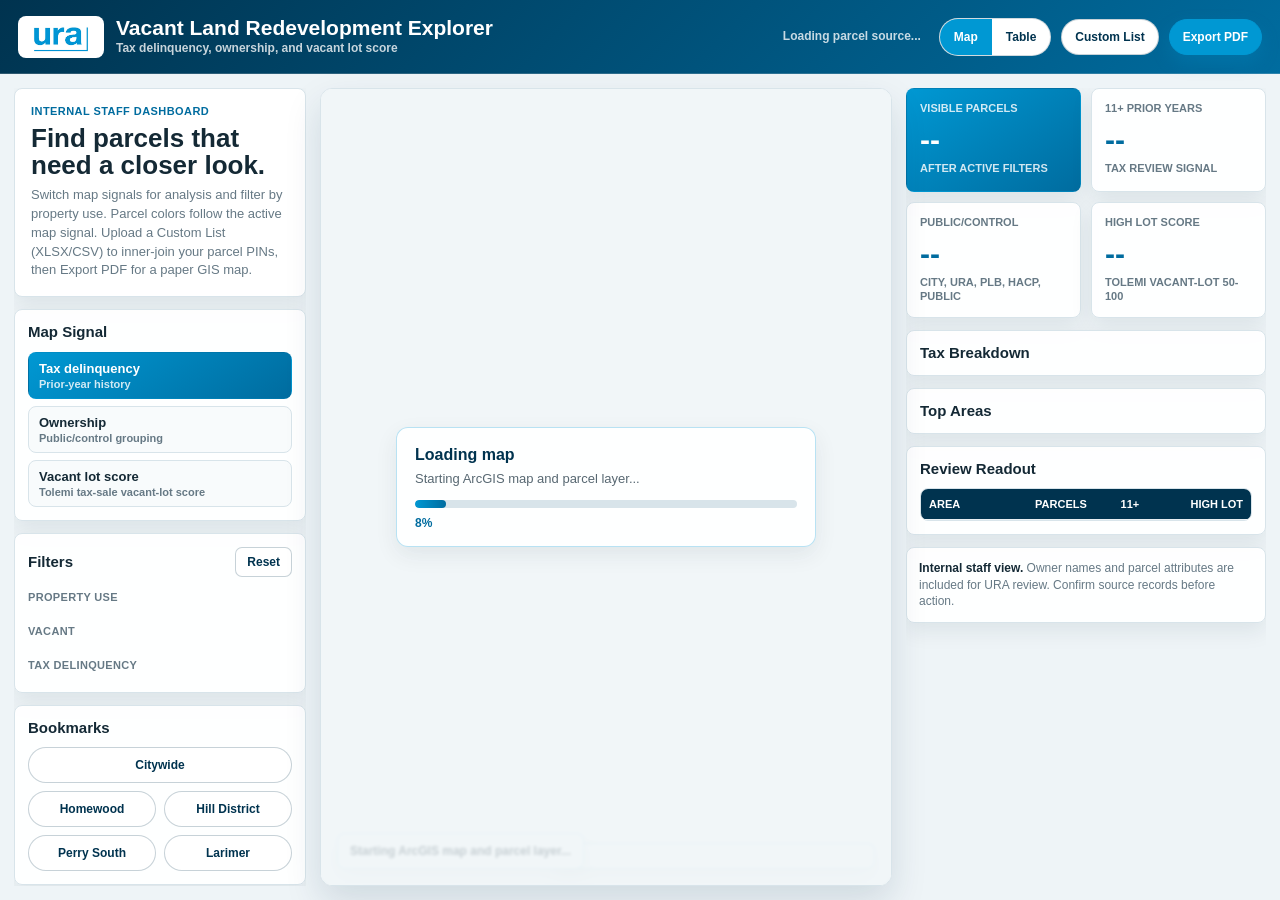
==== webmap/index.html @ 0d28d209 "Wait for map draw with LandCare-style loading progress. Keep an overlay and progress steps until the" ====
<!doctype html>
<html lang="en">
  <head>
    <meta charset="utf-8" />
    <meta name="viewport" content="width=device-width, initial-scale=1" />
    <title>Vacant Land Redevelopment Explorer</title>
    <link rel="stylesheet" href="https://js.arcgis.com/4.30/esri/themes/light/main.css" />
    <link rel="stylesheet" href="styles.css" />
  </head>
  <body>
    <header class="app-header" aria-label="URA vacant land dashboard header">
      <a class="brand" href="https://www.ura.org/" aria-label="Urban Redevelopment Authority of Pittsburgh">
        <img src="assets/ura-wordmark.png" alt="URA Urban Redevelopment Authority of Pittsburgh logo" />
        <span>
          <strong>Vacant Land Redevelopment Explorer</strong>
          <em>Tax delinquency, ownership, and vacant lot score</em>
        </span>
      </a>
      <p class="freshness" id="sourceFreshness">
        Loading parcel source...
      </p>
      <div class="header-actions">
        <div class="view-toggle" role="group" aria-label="App view">
          <button class="view-toggle-button is-active" type="button" data-view-mode="map">Map</button>
          <button class="view-toggle-button" type="button" data-view-mode="table">Table</button>
        </div>
        <button class="ghost-button" id="customListButton" type="button">Custom List</button>
        <button class="small-button is-hidden" id="clearCustomListButton" type="button">Clear list</button>
        <button class="primary-button" id="exportPdfButton" type="button">Export PDF</button>
        <button class="primary-button is-hidden" id="exportXlsxButton" type="button">Export XLSX</button>
      </div>
    </header>

    <main class="dashboard-shell" id="mapView">
      <aside class="control-panel" aria-label="Map controls">
        <section class="panel hero-panel">
          <span class="eyebrow">Internal staff dashboard</span>
          <h1>Find parcels that need a closer look.</h1>
          <p>Switch map signals for analysis and filter by property use. Parcel colors follow the active map signal. Upload a Custom List (XLSX/CSV) to inner-join your parcel PINs, then Export PDF for a paper GIS map.</p>
          <div class="custom-list-banner is-hidden" id="customListBanner" aria-live="polite"></div>
        </section>

        <section class="panel">
          <div class="panel-head">
            <h2>Map Signal</h2>
          </div>
          <div class="segmented-control" id="signalModeControls" aria-label="Map signal"></div>
        </section>

        <section class="panel">
          <div class="panel-head">
            <h2>Filters</h2>
            <button class="small-button" id="resetFilters" type="button">Reset</button>
          </div>
          <h3>Property Use</h3>
          <div class="filter-list" id="useGroupFilters"></div>
          <h3>Vacant</h3>
          <div class="filter-list" id="vacantFilters"></div>
          <h3 id="signalFilterHeading">Tax Delinquency</h3>
          <div class="filter-list" id="signalFilters"></div>
        </section>

        <section class="panel">
          <div class="panel-head">
            <h2>Bookmarks</h2>
          </div>
          <div class="bookmark-grid" aria-label="Area bookmarks">
            <button class="bookmark" data-center="-79.9959,40.4406" data-zoom="12" type="button">Citywide</button>
            <button class="bookmark" data-center="-79.9105,40.4572" data-zoom="14" type="button">Homewood</button>
            <button class="bookmark" data-center="-79.9706,40.4467" data-zoom="14" type="button">Hill District</button>
            <button class="bookmark" data-center="-80.0140,40.4682" data-zoom="14" type="button">Perry South</button>
            <button class="bookmark" data-center="-79.9137,40.4668" data-zoom="14" type="button">Larimer</button>
          </div>
        </section>

        <section class="panel">
          <div class="panel-head">
            <h2>Legend</h2>
          </div>
          <div class="legend-list" id="sideLegend"></div>
        </section>
      </aside>

      <section class="map-stage" aria-label="Vacant land redevelopment map">
        <div id="viewDiv"></div>
        <div class="map-loading-overlay" id="mapLoadingOverlay" aria-live="polite" aria-busy="true">
          <div class="map-loading-card">
            <strong id="mapLoadingTitle">Loading map</strong>
            <p id="mapLoadingStep">Starting ArcGIS map and parcel layer...</p>
            <div class="map-loading-track" aria-hidden="true">
              <div class="map-loading-bar" id="mapLoadingBar"></div>
            </div>
            <span class="map-loading-percent" id="mapLoadingPercent">8%</span>
          </div>
        </div>
        <div class="map-legend" id="mapLegend" aria-label="Current map legend"></div>
        <div class="map-status" id="mapStatus" aria-live="polite">Loading vacant land parcels...</div>
        <div class="export-status" id="exportStatus" aria-live="polite"></div>
      </section>

      <aside class="summary-panel" aria-label="Dashboard summary">
        <section class="metric-grid" aria-label="Current map metrics">
          <article class="metric-card primary">
            <span>Visible parcels</span>
            <strong id="visibleParcelMetric">--</strong>
            <em>after active filters</em>
          </article>
          <article class="metric-card">
            <span>11+ prior years</span>
            <strong id="longDelinquencyMetric">--</strong>
            <em>tax review signal</em>
          </article>
          <article class="metric-card">
            <span>Public/control</span>
            <strong id="publicControlMetric">--</strong>
            <em>City, URA, PLB, HACP, public</em>
          </article>
          <article class="metric-card">
            <span>High lot score</span>
            <strong id="vacantLotScoreMetric">--</strong>
            <em>Tolemi vacant-lot 50-100</em>
          </article>
        </section>

        <section class="panel">
          <div class="panel-head">
            <h2 id="signalChartTitle">Tax Breakdown</h2>
          </div>
          <div class="native-chart" id="signalChart" role="img" aria-label="Current signal breakdown"></div>
        </section>

        <section class="panel">
          <div class="panel-head">
            <h2>Top Areas</h2>
          </div>
          <div class="native-chart" id="areaChart" role="img" aria-label="Top neighborhoods under active filters"></div>
        </section>

        <section class="panel">
          <div class="panel-head">
            <h2>Review Readout</h2>
          </div>
          <div class="table-wrap">
            <table>
              <thead>
                <tr>
                  <th>Area</th>
                  <th>Parcels</th>
                  <th>11+</th>
                  <th>High lot</th>
                </tr>
              </thead>
              <tbody id="reviewTableBody"></tbody>
            </table>
          </div>
        </section>

        <section class="source-note">
          <strong>Internal staff view.</strong>
          Owner names and parcel attributes are included for URA review. Confirm source records before action.
        </section>
      </aside>
    </main>

    <section class="table-view" id="tableView" aria-label="Parcel spreadsheet table">
      <div class="table-toolbar">
        <div class="table-toolbar-main">
          <div>
            <strong id="tableRowCount">0 parcels</strong>
            <span class="table-toolbar-note">Starts from current map filters / custom list · Internal staff use</span>
          </div>
          <label class="table-search">
            <span>Search</span>
            <input id="tableSearchInput" type="search" placeholder="PIN, owner, EPP project, or neighborhood" />
          </label>
        </div>
        <div class="table-toolbar-actions">
          <span class="table-checked-count" id="tableCheckedCount">0 checked</span>
          <button class="small-button" id="tableSelectPageButton" type="button">Check page</button>
          <button class="small-button" id="tableClearCheckedButton" type="button" disabled>Clear checks</button>
          <button class="primary-button" id="tableExportCheckedPdfButton" type="button" disabled>Export checked PDF</button>
          <button class="small-button" id="tableClearFilters" type="button">Clear table filters</button>
          <button class="small-button" id="tableColumnsButton" type="button">Columns</button>
          <button class="primary-button" id="tableExportButton" type="button">Export XLSX</button>
        </div>
      </div>

      <div class="table-filter-bar" id="tableFilterBar"></div>

      <div class="spreadsheet-wrap">
        <table class="spreadsheet-table" id="spreadsheetTable">
          <thead id="spreadsheetHead"></thead>
          <tbody id="spreadsheetBody"></tbody>
        </table>
      </div>

      <div class="table-pagination">
        <button class="small-button" id="tablePrevPage" type="button">Previous</button>
        <span id="tablePageLabel">Page 1</span>
        <button class="small-button" id="tableNextPage" type="button">Next</button>
        <label class="table-page-size">
          Rows
          <select id="tablePageSize">
            <option value="100">100</option>
            <option value="250" selected>250</option>
            <option value="500">500</option>
          </select>
        </label>
      </div>
    </section>

    <div class="modal-backdrop is-hidden" id="columnPickerModal" aria-hidden="true">
      <div class="modal-card" role="dialog" aria-labelledby="columnPickerTitle">
        <div class="modal-head">
          <h2 id="columnPickerTitle">Visible columns</h2>
          <button class="small-button" type="button" data-close-modal="columnPickerModal">Close</button>
        </div>
        <div class="modal-checklist" id="columnPickerList"></div>
        <div class="modal-actions">
          <button class="small-button" id="columnPickerSelectAll" type="button">Select all</button>
          <button class="small-button" id="columnPickerSelectNone" type="button">Select none</button>
          <button class="primary-button" type="button" data-close-modal="columnPickerModal">Done</button>
        </div>
      </div>
    </div>

    <div class="modal-backdrop is-hidden" id="exportColumnsModal" aria-hidden="true">
      <div class="modal-card" role="dialog" aria-labelledby="exportColumnsTitle">
        <div class="modal-head">
          <h2 id="exportColumnsTitle">Export XLSX columns</h2>
          <button class="small-button" type="button" data-close-modal="exportColumnsModal">Close</button>
        </div>
        <p class="modal-note">Exports the current table-filtered rows. Internal staff use only.</p>
        <div class="modal-checklist" id="exportColumnsList"></div>
        <div class="modal-actions">
          <button class="small-button" id="exportColumnsSelectAll" type="button">Select all</button>
          <button class="small-button" id="exportColumnsSelectNone" type="button">Select none</button>
          <button class="primary-button" id="confirmExportXlsx" type="button">Download XLSX</button>
        </div>
      </div>
    </div>

    <div class="modal-backdrop is-hidden" id="pdfOptionsModal" aria-hidden="true">
      <div class="modal-card" role="dialog" aria-labelledby="pdfOptionsTitle">
        <div class="modal-head">
          <h2 id="pdfOptionsTitle">Paper GIS PDF options</h2>
          <button class="small-button" type="button" data-close-modal="pdfOptionsModal">Close</button>
        </div>
        <p class="modal-note">
          Keeps the current map zoom/extent. Choose which side-panel details to include on the paper map.
        </p>
        <div class="modal-checklist" id="pdfMetricsList"></div>
        <div class="modal-actions">
          <button class="small-button" id="pdfMetricsSelectAll" type="button">Select all</button>
          <button class="small-button" id="pdfMetricsSelectNone" type="button">Select none</button>
          <button class="primary-button" id="confirmExportPdf" type="button">Create PDF</button>
        </div>
      </div>
    </div>

    <div class="modal-backdrop is-hidden" id="customListModal" aria-hidden="true">
      <div class="modal-card custom-list-modal" role="dialog" aria-labelledby="customListTitle">
        <div class="modal-head">
          <h2 id="customListTitle">Custom List Visualizer</h2>
          <button class="small-button" type="button" data-close-modal="customListModal">Close</button>
        </div>
        <p class="modal-note">
          Upload an XLSX or CSV with parcel PINs (e.g. <code>parcel_id</code> / <code>par_pin</code>).
          The app inner-joins to vacant-land parcels already loaded, colors by the active map signal, and supports paper GIS PDF export.
        </p>
        <div class="custom-list-form">
          <label class="custom-list-file">
            <span>Spreadsheet file</span>
            <input id="customListFileInput" type="file" accept=".xlsx,.xls,.csv,text/csv,application/vnd.openxmlformats-officedocument.spreadsheetml.sheet,application/vnd.ms-excel" />
          </label>
          <label class="custom-list-select is-hidden" id="customListSheetLabel">
            <span>Sheet</span>
            <select id="customListSheetSelect"></select>
          </label>
          <label class="custom-list-select is-hidden" id="customListPinLabel">
            <span>PIN column</span>
            <select id="customListPinSelect"></select>
          </label>
          <p class="custom-list-preview" id="customListPreview">No file selected.</p>
        </div>
        <div class="modal-actions">
          <button class="small-button" type="button" data-close-modal="customListModal">Cancel</button>
          <button class="primary-button" id="applyCustomListButton" type="button" disabled>Apply list to map</button>
        </div>
      </div>
    </div>

    <script src="https://cdn.sheetjs.com/xlsx-0.20.3/package/dist/xlsx.full.min.js"></script>
    <script src="https://js.arcgis.com/4.30/"></script>
    <script src="app.js"></script>
  </body>
</html>
---- webmap/styles.css ----
:root {
  --ura-blue: #0098d3;
  --ura-blue-dark: #006c9f;
  --ura-deep: #00334f;
  --canvas: #eef4f7;
  --paper: #ffffff;
  --paper-soft: #f8fbfc;
  --ink: #142935;
  --muted: #667985;
  --line: #d8e4ea;
  --green: #267a4b;
  --orange: #c96f2d;
  --gold: #f0c24b;
  --danger: #c54036;
  --shadow: 0 16px 36px rgba(0, 47, 76, 0.13);
  --soft-shadow: 0 8px 22px rgba(14, 38, 51, 0.08);
  --header-height: 74px;
}

* {
  box-sizing: border-box;
}

html,
body {
  min-height: 100%;
}

body {
  margin: 0;
  color: var(--ink);
  background: var(--canvas);
  font-family: Arial, "Helvetica Neue", Helvetica, sans-serif;
}

button,
a {
  font: inherit;
}

button {
  cursor: pointer;
}

.app-header {
  display: grid;
  grid-template-columns: minmax(260px, auto) minmax(240px, 1fr) auto;
  align-items: center;
  gap: 18px;
  min-height: var(--header-height);
  padding: 10px 18px;
  color: #ffffff;
  background: linear-gradient(135deg, var(--ura-deep), var(--ura-blue-dark));
  border-bottom: 1px solid rgba(255, 255, 255, 0.18);
}

.brand {
  display: flex;
  align-items: center;
  gap: 12px;
  min-width: 0;
  color: #ffffff;
  text-decoration: none;
}

.brand img {
  width: 86px;
  height: 42px;
  padding: 5px 7px;
  object-fit: contain;
  background: #ffffff;
  border-radius: 8px;
}

.brand span {
  display: grid;
  gap: 2px;
  min-width: 0;
}

.brand strong {
  font-size: 21px;
  line-height: 1;
  letter-spacing: 0;
}

.brand em,
.freshness {
  color: rgba(255, 255, 255, 0.78);
  font-size: 12px;
  font-style: normal;
  font-weight: 700;
  line-height: 1.35;
}

.freshness {
  margin: 0;
  text-align: right;
}

.header-actions {
  display: flex;
  align-items: center;
  gap: 10px;
}

.ghost-button,
.primary-button,
.small-button,
.bookmark {
  display: inline-flex;
  align-items: center;
  justify-content: center;
  min-height: 36px;
  padding: 0 13px;
  border: 1px solid rgba(0, 51, 79, 0.22);
  border-radius: 999px;
  color: var(--ura-deep);
  background: #ffffff;
  font-size: 12px;
  font-weight: 800;
  text-decoration: none;
}

.primary-button {
  color: #ffffff;
  background: var(--ura-blue);
  border-color: var(--ura-blue);
  box-shadow: 0 8px 18px rgba(0, 152, 211, 0.22);
}

.primary-button:disabled {
  cursor: wait;
  opacity: 0.7;
}

.small-button {
  min-height: 30px;
  padding: 0 11px;
  border-radius: 7px;
}

.ghost-button:hover,
.small-button:hover,
.bookmark:hover {
  border-color: var(--ura-blue);
  color: var(--ura-blue-dark);
}

.primary-button:hover {
  background: var(--ura-blue-dark);
}

.ghost-button.is-active-list {
  border-color: var(--ura-blue);
  color: var(--ura-blue-dark);
  background: rgba(0, 152, 211, 0.12);
}

.dashboard-shell {
  display: grid;
  grid-template-columns: 292px minmax(520px, 1fr) 360px;
  gap: 14px;
  height: calc(100vh - var(--header-height));
  min-height: 680px;
  padding: 14px;
}

.control-panel,
.summary-panel {
  display: flex;
  flex-direction: column;
  gap: 12px;
  min-width: 0;
  overflow: auto;
}

.map-stage {
  position: relative;
  min-width: 0;
  overflow: hidden;
  background: var(--paper);
  border: 1px solid var(--line);
  border-radius: 12px;
  box-shadow: var(--shadow);
}

#viewDiv {
  width: 100%;
  height: 100%;
}

.panel,
.metric-card,
.source-note {
  background: rgba(255, 255, 255, 0.96);
  border: 1px solid var(--line);
  border-radius: 8px;
  box-shadow: var(--soft-shadow);
}

.panel {
  padding: 13px;
}

.hero-panel {
  padding: 16px;
  background: #ffffff;
}

.eyebrow {
  display: block;
  margin-bottom: 8px;
  color: var(--ura-blue-dark);
  font-size: 11px;
  font-weight: 900;
  letter-spacing: 0.04em;
  text-transform: uppercase;
}

h1,
h2,
h3,
p {
  margin-top: 0;
}

h1 {
  margin-bottom: 8px;
  font-size: 26px;
  line-height: 1.02;
  letter-spacing: 0;
}

h2 {
  margin: 0;
  color: var(--ink);
  font-size: 15px;
  line-height: 1.2;
}

h3 {
  margin: 14px 0 8px;
  color: var(--muted);
  font-size: 11px;
  font-weight: 900;
  letter-spacing: 0.03em;
  text-transform: uppercase;
}

p {
  margin-bottom: 0;
  color: var(--muted);
  font-size: 13px;
  line-height: 1.45;
}

.panel-head {
  display: flex;
  align-items: center;
  justify-content: space-between;
  gap: 10px;
}

.segmented-control {
  display: grid;
  grid-template-columns: 1fr;
  gap: 7px;
  margin-top: 11px;
}

.compact-segments {
  grid-template-columns: repeat(2, minmax(0, 1fr));
}

.segment-button {
  min-height: 42px;
  padding: 8px 10px;
  border: 1px solid var(--line);
  border-radius: 8px;
  color: var(--ink);
  background: var(--paper-soft);
  text-align: left;
  font-size: 13px;
  font-weight: 800;
}

.segment-button span {
  display: block;
  margin-top: 2px;
  color: var(--muted);
  font-size: 11px;
  font-weight: 700;
}

.segment-button.is-active {
  color: #ffffff;
  background: linear-gradient(145deg, var(--ura-blue), var(--ura-blue-dark));
  border-color: transparent;
}

.segment-button.is-active span {
  color: rgba(255, 255, 255, 0.82);
}

.filter-list,
.legend-list,
.native-chart {
  display: grid;
  gap: 8px;
}

.filter-item {
  display: grid;
  grid-template-columns: minmax(0, 1fr) auto;
  align-items: center;
  gap: 8px;
  min-height: 36px;
  padding: 8px 9px;
  background: var(--paper-soft);
  border: 1px solid var(--line);
  border-radius: 8px;
}

.filter-left,
.legend-item {
  display: flex;
  align-items: center;
  min-width: 0;
  gap: 8px;
}

.filter-item input {
  width: 16px;
  height: 16px;
  margin: 0;
  accent-color: var(--ura-blue);
}

.swatch,
.legend-swatch {
  width: 13px;
  height: 13px;
  flex: 0 0 13px;
  border: 1px solid rgba(20, 41, 53, 0.28);
  border-radius: 50%;
}

.ownership-legend-list {
  gap: 10px;
}

.ownership-legend-item {
  gap: 9px;
}

.ownership-swatch {
  width: 22px;
  height: 16px;
  flex-basis: 22px;
  border: 0;
  border-radius: 0;
  clip-path: polygon(0 0, 100% 72%, 0 100%);
}

.filter-label,
.legend-label {
  min-width: 0;
  color: var(--ink);
  font-size: 12px;
  font-weight: 800;
  overflow-wrap: anywhere;
}

.filter-count,
.legend-count {
  color: var(--muted);
  font-size: 11px;
  font-weight: 800;
  white-space: nowrap;
}

.bookmark-grid {
  display: grid;
  grid-template-columns: repeat(2, minmax(0, 1fr));
  gap: 8px;
  margin-top: 10px;
}

.bookmark:first-child {
  grid-column: 1 / -1;
}

.metric-grid {
  display: grid;
  grid-template-columns: repeat(2, minmax(0, 1fr));
  gap: 10px;
}

.metric-card {
  min-height: 104px;
  padding: 13px;
}

.metric-card.primary {
  color: #ffffff;
  background: linear-gradient(145deg, var(--ura-blue), var(--ura-blue-dark));
  border-color: transparent;
}

.metric-card span,
.metric-card em {
  display: block;
  color: var(--muted);
  font-size: 11px;
  font-style: normal;
  font-weight: 900;
  line-height: 1.25;
  text-transform: uppercase;
}

.metric-card.primary span,
.metric-card.primary em {
  color: rgba(255, 255, 255, 0.82);
}

.metric-card strong {
  display: block;
  margin: 10px 0 8px;
  color: var(--ura-blue-dark);
  font-size: 30px;
  line-height: 0.95;
}

.metric-card.primary strong {
  color: #ffffff;
}

.chart-row {
  display: grid;
  grid-template-columns: minmax(94px, 0.9fr) minmax(86px, 1fr) auto;
  align-items: center;
  gap: 9px;
  min-height: 26px;
}

.chart-label,
.chart-value {
  color: var(--ink);
  font-size: 12px;
  font-weight: 800;
  overflow-wrap: anywhere;
}

.chart-track {
  height: 12px;
  overflow: hidden;
  background: #d9edf4;
  border-radius: 999px;
}

.chart-bar {
  display: block;
  height: 100%;
  min-width: 3px;
  border-radius: inherit;
  background: var(--ura-blue);
}

.chart-value {
  color: var(--ura-blue-dark);
  text-align: right;
  white-space: nowrap;
}

.table-wrap {
  margin-top: 10px;
  overflow: auto;
  border: 1px solid var(--line);
  border-radius: 8px;
}

table {
  width: 100%;
  border-collapse: collapse;
  background: #ffffff;
  font-size: 12px;
}

th,
td {
  padding: 9px 8px;
  border-bottom: 1px solid #e8eef2;
  text-align: left;
  vertical-align: top;
}

th {
  color: #ffffff;
  background: var(--ura-deep);
  font-size: 11px;
  text-transform: uppercase;
}

td:not(:first-child),
th:not(:first-child) {
  text-align: right;
  white-space: nowrap;
}

tr:last-child td {
  border-bottom: 0;
}

.source-note {
  padding: 12px;
  color: var(--muted);
  font-size: 12px;
  line-height: 1.4;
}

.source-note strong {
  color: var(--ink);
}

.map-legend,
.map-status,
.export-status {
  position: absolute;
  z-index: 5;
  max-width: min(360px, calc(100% - 32px));
  background: rgba(255, 255, 255, 0.96);
  border: 1px solid rgba(0, 152, 211, 0.2);
  border-radius: 8px;
  box-shadow: var(--soft-shadow);
}

.map-legend {
  right: 16px;
  bottom: 16px;
  width: 320px;
  padding: 12px;
}

.map-legend .legend-title {
  display: block;
  margin-bottom: 8px;
  color: var(--ura-blue-dark);
  font-size: 12px;
  font-weight: 900;
  letter-spacing: 0.03em;
  text-transform: uppercase;
}

.map-status,
.export-status {
  left: 16px;
  bottom: 16px;
  padding: 9px 12px;
  color: var(--ink);
  font-size: 12px;
  font-weight: 800;
  line-height: 1.35;
}

.map-loading-overlay {
  position: absolute;
  inset: 0;
  z-index: 8;
  display: grid;
  place-items: center;
  padding: 18px;
  background: rgba(238, 244, 247, 0.82);
  backdrop-filter: blur(1.5px);
}

.map-loading-overlay.is-hidden {
  display: none;
}

.map-loading-card {
  width: min(420px, 100%);
  padding: 18px 18px 16px;
  border: 1px solid rgba(0, 152, 211, 0.28);
  border-radius: 12px;
  background: rgba(255, 255, 255, 0.97);
  box-shadow: var(--soft-shadow);
  color: #142935;
}

.map-loading-card strong {
  display: block;
  margin-bottom: 6px;
  color: #00334f;
  font-size: 16px;
}

.map-loading-card p {
  margin: 0 0 12px;
  color: #586872;
  font-size: 13px;
  line-height: 1.4;
}

.map-loading-track {
  height: 8px;
  overflow: hidden;
  border-radius: 999px;
  background: #d8e4ea;
}

.map-loading-bar {
  width: 8%;
  height: 100%;
  border-radius: inherit;
  background: linear-gradient(90deg, #0098d3, #006c9f);
  transition: width 0.35s ease;
}

.map-loading-percent {
  display: block;
  margin-top: 8px;
  color: #006c9f;
  font-size: 12px;
  font-weight: 800;
}

.export-status {
  bottom: auto;
  top: 16px;
}

.map-status.is-hidden,
.export-status:empty {
  display: none;
}

.empty-chart {
  padding: 12px;
  color: var(--muted);
  background: var(--paper-soft);
  border: 1px dashed var(--line);
  border-radius: 8px;
  font-size: 12px;
  font-weight: 800;
}

.popup-grid {
  display: grid;
  grid-template-columns: max-content minmax(0, 1fr);
  gap: 7px 12px;
  min-width: 250px;
}

.popup-grid dt {
  color: #687985;
  font-weight: 800;
}

.popup-grid dd {
  margin: 0;
  color: #1b2f39;
  overflow-wrap: anywhere;
}

.popup-coords {
  margin: 4px 0 0;
  color: #687985;
  font-family: ui-monospace, SFMono-Regular, Menlo, Consolas, monospace;
  font-size: 0.92em;
}

.popup-external-links {
  margin: 6px 0 0;
}

.popup-external-links a {
  color: #0078a8;
  font-weight: 700;
  text-decoration: none;
}

.popup-external-links a:hover {
  text-decoration: underline;
}

.esri-popup__main-container {
  border-radius: 8px;
}

@media (max-width: 1180px) {
  .dashboard-shell {
    grid-template-columns: 280px minmax(520px, 1fr);
    height: auto;
    min-height: 0;
  }

  .summary-panel {
    grid-column: 1 / -1;
    display: grid;
    grid-template-columns: repeat(2, minmax(0, 1fr));
    overflow: visible;
  }

  .metric-grid,
  .source-note {
    grid-column: 1 / -1;
  }

  .map-stage {
    min-height: 680px;
  }
}

@media (max-width: 860px) {
  :root {
    --header-height: auto;
  }

  .app-header {
    grid-template-columns: 1fr;
    gap: 10px;
  }

  .freshness {
    text-align: left;
  }

  .header-actions {
    flex-wrap: wrap;
  }

  .dashboard-shell {
    grid-template-columns: 1fr;
    padding: 10px;
  }

  .control-panel,
  .summary-panel {
    overflow: visible;
  }

  .map-stage {
    min-height: 62vh;
    order: -1;
  }

  .summary-panel {
    grid-template-columns: 1fr;
  }
}

@media (max-width: 560px) {
  .brand {
    align-items: flex-start;
  }

  .brand img {
    width: 76px;
    height: 38px;
  }

  .brand strong {
    font-size: 18px;
  }

  h1 {
    font-size: 22px;
  }

  .metric-grid,
  .bookmark-grid {
    grid-template-columns: 1fr;
  }

  .chart-row {
    grid-template-columns: 1fr auto;
  }

  .chart-track {
    grid-column: 1 / -1;
    grid-row: 2;
  }

  .map-legend {
    display: none;
  }
}

/* Map / Table view toggle */
.view-toggle {
  display: inline-flex;
  border: 1px solid rgba(0, 51, 79, 0.18);
  border-radius: 999px;
  overflow: hidden;
  background: #ffffff;
}

.view-toggle-button {
  min-height: 36px;
  padding: 0 14px;
  border: 0;
  background: transparent;
  color: var(--ura-deep);
  font-size: 12px;
  font-weight: 800;
  cursor: pointer;
}

.view-toggle-button.is-active {
  background: var(--ura-blue);
  color: #ffffff;
}

.is-hidden {
  display: none !important;
}

body.is-table-view .dashboard-shell {
  display: none !important;
}

body.is-table-view .table-view {
  display: grid !important;
}

.table-view {
  display: none;
  grid-template-rows: auto auto minmax(0, 1fr) auto;
  height: calc(100vh - 72px);
  min-height: 520px;
  background: #eef4f7;
  padding: 12px 14px 16px;
  gap: 10px;
}

.table-toolbar,
.table-filter-bar,
.table-pagination,
.modal-card {
  background: #ffffff;
  border: 1px solid #d8e4ea;
  border-radius: 10px;
}

.table-toolbar {
  display: flex;
  flex-wrap: wrap;
  justify-content: space-between;
  gap: 12px;
  padding: 12px 14px;
}

.table-toolbar-main {
  display: flex;
  flex-wrap: wrap;
  gap: 14px;
  align-items: end;
}

.table-toolbar-main strong {
  display: block;
  color: var(--ura-deep);
  font-size: 16px;
}

.table-toolbar-note {
  color: #687985;
  font-size: 12px;
}

.table-toolbar-actions {
  display: flex;
  flex-wrap: wrap;
  gap: 8px;
  align-items: center;
}

.table-search {
  display: grid;
  gap: 4px;
  font-size: 11px;
  font-weight: 800;
  color: #687985;
  text-transform: uppercase;
}

.table-search input,
.table-page-size select,
.table-filter-group select {
  min-height: 34px;
  padding: 0 10px;
  border: 1px solid #c9d7df;
  border-radius: 8px;
  color: #142935;
  background: #fff;
  font-size: 13px;
}

.table-search input {
  min-width: 260px;
}

.table-filter-bar {
  display: flex;
  flex-wrap: wrap;
  gap: 10px;
  padding: 10px 12px;
}

.table-filter-group {
  display: grid;
  gap: 4px;
  min-width: 150px;
  font-size: 11px;
  font-weight: 800;
  color: #687985;
  text-transform: uppercase;
}

.table-filter-group select {
  min-width: 160px;
  max-width: 220px;
}

.spreadsheet-wrap {
  min-height: 0;
  overflow: auto;
  background: #ffffff;
  border: 1px solid #d8e4ea;
  border-radius: 10px;
}

.spreadsheet-table {
  width: max-content;
  min-width: 100%;
  border-collapse: separate;
  border-spacing: 0;
  font-size: 12px;
}

.spreadsheet-table th,
.spreadsheet-table td {
  padding: 8px 10px;
  border-bottom: 1px solid #e4edf2;
  border-right: 1px solid #eef4f7;
  text-align: left;
  white-space: nowrap;
  max-width: 280px;
  overflow: hidden;
  text-overflow: ellipsis;
}

.spreadsheet-table th {
  position: sticky;
  top: 0;
  z-index: 2;
  background: #f4f8fa;
  color: #142935;
  font-weight: 800;
  cursor: pointer;
}

.spreadsheet-table .check-col {
  position: sticky;
  left: 0;
  z-index: 3;
  width: 44px;
  min-width: 44px;
  max-width: 44px;
  padding: 6px 8px;
  text-align: center;
  background: #f4f8fa;
  cursor: default;
}

.spreadsheet-table td.check-col {
  z-index: 1;
  background: #ffffff;
}

.spreadsheet-table tr:hover td.check-col {
  background: #eef6fa;
}

.row-check {
  display: inline-flex;
  align-items: center;
  justify-content: center;
  margin: 0;
  cursor: pointer;
}

.row-check input {
  width: 15px;
  height: 15px;
  accent-color: var(--ura-blue);
  cursor: pointer;
}

.visually-hidden {
  position: absolute;
  width: 1px;
  height: 1px;
  padding: 0;
  margin: -1px;
  overflow: hidden;
  clip: rect(0, 0, 0, 0);
  white-space: nowrap;
  border: 0;
}

.table-checked-count {
  display: inline-flex;
  align-items: center;
  min-height: 30px;
  padding: 0 10px;
  border-radius: 7px;
  background: rgba(0, 152, 211, 0.1);
  color: #0f3a4d;
  font-size: 12px;
  font-weight: 800;
}

.spreadsheet-table th:hover {
  background: #e8f1f6;
}

.spreadsheet-table tr:hover td {
  background: #f7fbfd;
}

.table-pagination {
  display: flex;
  flex-wrap: wrap;
  gap: 10px;
  align-items: center;
  padding: 10px 12px;
}

.table-page-size {
  margin-left: auto;
  display: inline-flex;
  gap: 8px;
  align-items: center;
  font-size: 12px;
  font-weight: 700;
  color: #445966;
}

.modal-backdrop {
  position: fixed;
  inset: 0;
  z-index: 40;
  display: grid;
  place-items: center;
  padding: 18px;
  background: rgba(10, 28, 38, 0.45);
}

.modal-card {
  width: min(560px, 100%);
  max-height: min(80vh, 720px);
  display: grid;
  grid-template-rows: auto auto minmax(0, 1fr) auto;
  overflow: hidden;
}

.modal-head,
.modal-actions {
  display: flex;
  justify-content: space-between;
  gap: 10px;
  align-items: center;
  padding: 12px 14px;
}

.modal-head h2 {
  margin: 0;
  font-size: 16px;
}

.modal-note {
  margin: 0;
  padding: 0 14px 8px;
  color: #687985;
  font-size: 12px;
}

.modal-checklist {
  overflow: auto;
  padding: 4px 14px 12px;
  display: grid;
  gap: 6px;
}

.modal-checklist label {
  display: flex;
  gap: 8px;
  align-items: center;
  font-size: 13px;
  color: #142935;
}

.pdf-options-group {
  display: grid;
  gap: 6px;
  margin-bottom: 12px;
  padding-bottom: 10px;
  border-bottom: 1px solid #e4edf2;
}

.pdf-options-group:last-child {
  margin-bottom: 0;
  padding-bottom: 0;
  border-bottom: 0;
}

.pdf-options-group strong {
  color: #00334f;
  font-size: 12px;
  text-transform: uppercase;
  letter-spacing: 0.03em;
}

.custom-list-banner {
  margin-top: 12px;
  padding: 10px 12px;
  border: 1px solid rgba(0, 152, 211, 0.35);
  border-radius: 8px;
  background: rgba(0, 152, 211, 0.08);
  color: #0f3a4d;
  font-size: 12px;
  line-height: 1.4;
}

.custom-list-banner strong {
  display: block;
  margin-bottom: 2px;
  font-size: 13px;
}

.custom-list-modal {
  grid-template-rows: auto auto auto auto;
}

.custom-list-form {
  display: grid;
  gap: 12px;
  padding: 0 14px 12px;
}

.custom-list-file,
.custom-list-select {
  display: grid;
  gap: 6px;
  font-size: 12px;
  font-weight: 700;
  color: #334a56;
}

.custom-list-file input,
.custom-list-select select {
  min-height: 36px;
  padding: 6px 10px;
  border: 1px solid #c7d5dd;
  border-radius: 8px;
  background: #fff;
  font-size: 13px;
  font-weight: 600;
  color: #142935;
}

.custom-list-preview {
  margin: 0;
  padding: 10px 12px;
  border-radius: 8px;
  background: #f3f7f9;
  color: #445966;
  font-size: 12px;
  line-height: 1.45;
  white-space: pre-wrap;
}

.custom-list-preview.is-error {
  background: #fff1f0;
  color: #8f1d18;
}

.custom-list-preview.is-ready {
  background: #eef8f1;
  color: #14582e;
}

@media (max-width: 900px) {
  .table-view {
    height: auto;
    min-height: calc(100vh - 120px);
  }

  .table-search input {
    min-width: 180px;
  }
}
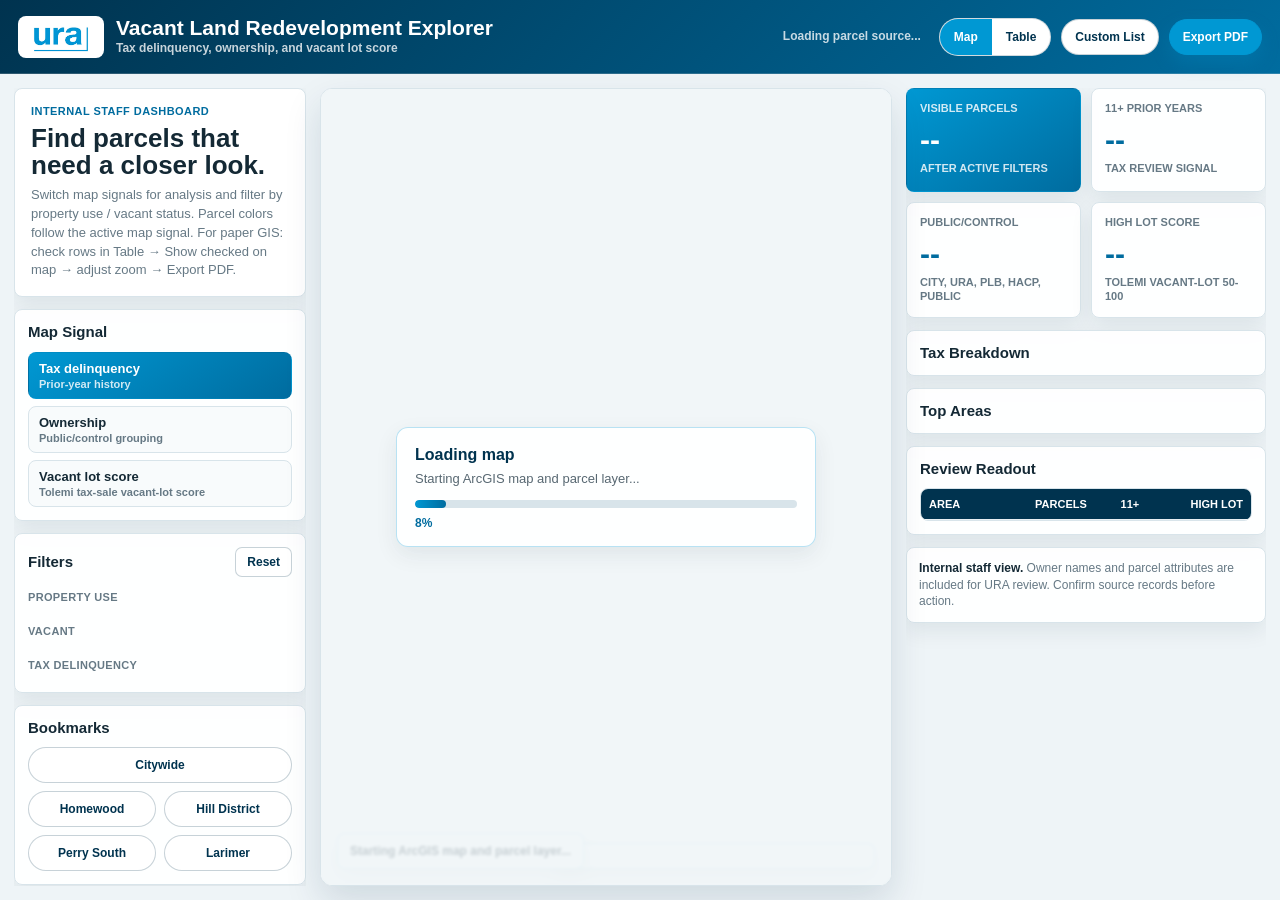
==== commit 6eb90306: "Polish staff journeys for custom list and checked PDF export. Expand vacant filters for joined/check" ====
--- a/webmap/index.html
+++ b/webmap/index.html
@@ -26,6 +26,7 @@
         </div>
         <button class="ghost-button" id="customListButton" type="button">Custom List</button>
         <button class="small-button is-hidden" id="clearCustomListButton" type="button">Clear list</button>
+        <button class="small-button is-hidden" id="clearCheckedMapButton" type="button">Clear checked map</button>
         <button class="primary-button" id="exportPdfButton" type="button">Export PDF</button>
         <button class="primary-button is-hidden" id="exportXlsxButton" type="button">Export XLSX</button>
       </div>
@@ -36,8 +37,9 @@
         <section class="panel hero-panel">
           <span class="eyebrow">Internal staff dashboard</span>
           <h1>Find parcels that need a closer look.</h1>
-          <p>Switch map signals for analysis and filter by property use. Parcel colors follow the active map signal. Upload a Custom List (XLSX/CSV) to inner-join your parcel PINs, then Export PDF for a paper GIS map.</p>
+          <p>Switch map signals for analysis and filter by property use / vacant status. Parcel colors follow the active map signal. For paper GIS: check rows in Table → Show checked on map → adjust zoom → Export PDF.</p>
           <div class="custom-list-banner is-hidden" id="customListBanner" aria-live="polite"></div>
+          <div class="custom-list-banner checked-map-banner is-hidden" id="checkedMapBanner" aria-live="polite"></div>
         </section>
 
         <section class="panel">
@@ -167,7 +169,7 @@
         <div class="table-toolbar-main">
           <div>
             <strong id="tableRowCount">0 parcels</strong>
-            <span class="table-toolbar-note">Starts from current map filters / custom list · Internal staff use</span>
+            <span class="table-toolbar-note">Starts from current map filters / custom list · Check rows → Show checked on map → Export PDF</span>
           </div>
           <label class="table-search">
             <span>Search</span>
@@ -178,6 +180,7 @@
           <span class="table-checked-count" id="tableCheckedCount">0 checked</span>
           <button class="small-button" id="tableSelectPageButton" type="button">Check page</button>
           <button class="small-button" id="tableClearCheckedButton" type="button" disabled>Clear checks</button>
+          <button class="primary-button" id="tableShowCheckedMapButton" type="button" disabled>Show checked on map</button>
           <button class="primary-button" id="tableExportCheckedPdfButton" type="button" disabled>Export checked PDF</button>
           <button class="small-button" id="tableClearFilters" type="button">Clear table filters</button>
           <button class="small-button" id="tableColumnsButton" type="button">Columns</button>
--- a/webmap/styles.css
+++ b/webmap/styles.css
@@ -130,7 +130,7 @@
 }
 
 .primary-button:disabled {
-  cursor: wait;
+  cursor: not-allowed;
   opacity: 0.7;
 }
 
@@ -1140,6 +1140,12 @@
   font-size: 13px;
 }
 
+.checked-map-banner {
+  border-color: rgba(231, 120, 39, 0.45);
+  background: rgba(231, 120, 39, 0.1);
+  color: #7a3b0d;
+}
+
 .custom-list-modal {
   grid-template-rows: auto auto auto auto;
 }
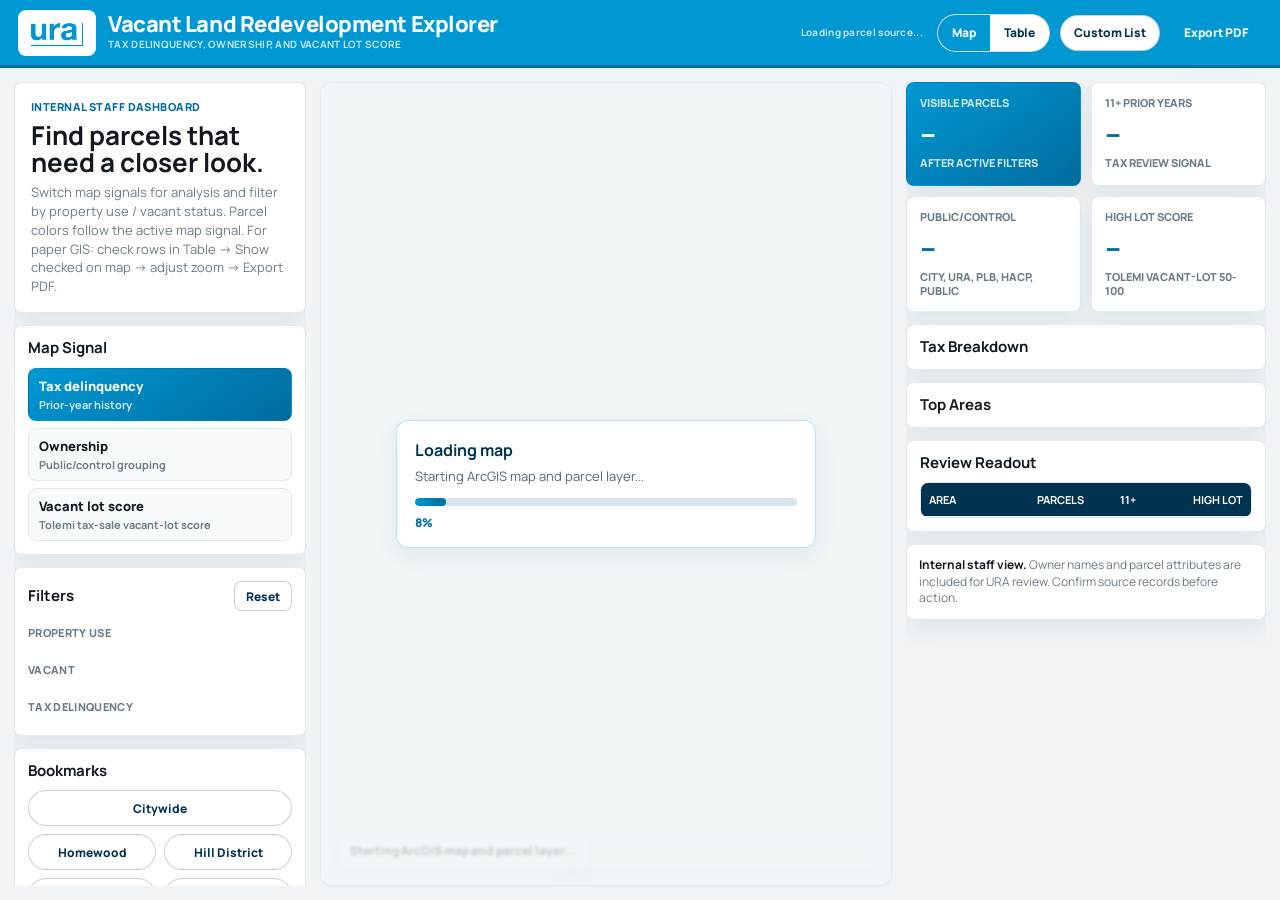
==== commit a24d35e0: "Polish vacant land explorer for launch" ====
--- a/webmap/index.html
+++ b/webmap/index.html
@@ -3,7 +3,14 @@
   <head>
     <meta charset="utf-8" />
     <meta name="viewport" content="width=device-width, initial-scale=1" />
+    <meta name="description" content="URA's map-first workspace for reviewing vacant-land redevelopment signals in Pittsburgh." />
+    <meta name="theme-color" content="#0098d3" />
+    <meta property="og:title" content="Vacant Land Redevelopment Explorer" />
+    <meta property="og:description" content="URA's map-first workspace for reviewing vacant-land redevelopment signals in Pittsburgh." />
+    <meta property="og:image" content="assets/vacant-land-redevelopment-thumbnail.png" />
+    <meta name="twitter:card" content="summary_large_image" />
     <title>Vacant Land Redevelopment Explorer</title>
+    <link rel="preconnect" href="https://js.arcgis.com" />
     <link rel="stylesheet" href="https://js.arcgis.com/4.30/esri/themes/light/main.css" />
     <link rel="stylesheet" href="styles.css" />
   </head>
--- a/webmap/styles.css
+++ b/webmap/styles.css
@@ -1,20 +1,25 @@
+@import url("https://fonts.googleapis.com/css2?family=Manrope:wght@400;500;600;700;800&display=swap");
+
 :root {
   --ura-blue: #0098d3;
   --ura-blue-dark: #006c9f;
   --ura-deep: #00334f;
-  --canvas: #eef4f7;
+  --canvas: #f0f4f7;
   --paper: #ffffff;
   --paper-soft: #f8fbfc;
-  --ink: #142935;
-  --muted: #667985;
-  --line: #d8e4ea;
-  --green: #267a4b;
-  --orange: #c96f2d;
+  --ink: #111820;
+  --muted: #6b7c86;
+  --line: #e2eaef;
+  --green: #2e7d32;
+  --orange: #c2410c;
   --gold: #f0c24b;
   --danger: #c54036;
-  --shadow: 0 16px 36px rgba(0, 47, 76, 0.13);
-  --soft-shadow: 0 8px 22px rgba(14, 38, 51, 0.08);
-  --header-height: 74px;
+  --shadow: 0 1px 2px rgba(0, 47, 76, 0.04);
+  --soft-shadow: 0 8px 24px rgba(0, 47, 76, 0.08);
+  --radius-sm: 8px;
+  --radius-md: 12px;
+  --radius-lg: 18px;
+  --header-height: 68px;
 }
 
 * {
@@ -30,7 +35,8 @@
   margin: 0;
   color: var(--ink);
   background: var(--canvas);
-  font-family: Arial, "Helvetica Neue", Helvetica, sans-serif;
+  font-family: "Manrope", "Segoe UI", Arial, sans-serif;
+  font-feature-settings: "cv02", "cv03", "cv04", "cv11";
 }
 
 button,
@@ -46,12 +52,12 @@
   display: grid;
   grid-template-columns: minmax(260px, auto) minmax(240px, 1fr) auto;
   align-items: center;
-  gap: 18px;
+  gap: 14px;
   min-height: var(--header-height);
-  padding: 10px 18px;
+  padding: 9px 18px;
   color: #ffffff;
-  background: linear-gradient(135deg, var(--ura-deep), var(--ura-blue-dark));
-  border-bottom: 1px solid rgba(255, 255, 255, 0.18);
+  background: var(--ura-blue);
+  border-bottom: 3px solid var(--ura-blue-dark);
 }
 
 .brand {
@@ -64,12 +70,13 @@
 }
 
 .brand img {
-  width: 86px;
-  height: 42px;
-  padding: 5px 7px;
+  width: 78px;
+  height: 46px;
+  padding: 6px 8px;
   object-fit: contain;
   background: #ffffff;
-  border-radius: 8px;
+  border: 1px solid rgba(255, 255, 255, 0.65);
+  border-radius: var(--radius-sm);
 }
 
 .brand span {
@@ -79,23 +86,27 @@
 }
 
 .brand strong {
-  font-size: 21px;
-  line-height: 1;
-  letter-spacing: 0;
+  font-size: 22px;
+  font-weight: 800;
+  line-height: 1.05;
+  letter-spacing: -0.02em;
 }
 
 .brand em,
 .freshness {
   color: rgba(255, 255, 255, 0.78);
-  font-size: 12px;
+  font-size: 10px;
   font-style: normal;
   font-weight: 700;
+  letter-spacing: 0.03em;
   line-height: 1.35;
+  text-transform: uppercase;
 }
 
 .freshness {
   margin: 0;
   text-align: right;
+  text-transform: none;
 }
 
 .header-actions {
@@ -137,7 +148,23 @@
 .small-button {
   min-height: 30px;
   padding: 0 11px;
-  border-radius: 7px;
+  border-radius: var(--radius-sm);
+}
+
+button:focus-visible,
+a:focus-visible,
+input:focus-visible,
+select:focus-visible {
+  outline: 3px solid rgba(0, 152, 211, 0.38);
+  outline-offset: 2px;
+}
+
+.panel,
+.metric-card,
+.source-note,
+.table-view,
+.modal-card {
+  border-radius: var(--radius-sm);
 }
 
 .ghost-button:hover,
@@ -267,10 +294,6 @@
   grid-template-columns: 1fr;
   gap: 7px;
   margin-top: 11px;
-}
-
-.compact-segments {
-  grid-template-columns: repeat(2, minmax(0, 1fr));
 }
 
 .segment-button {
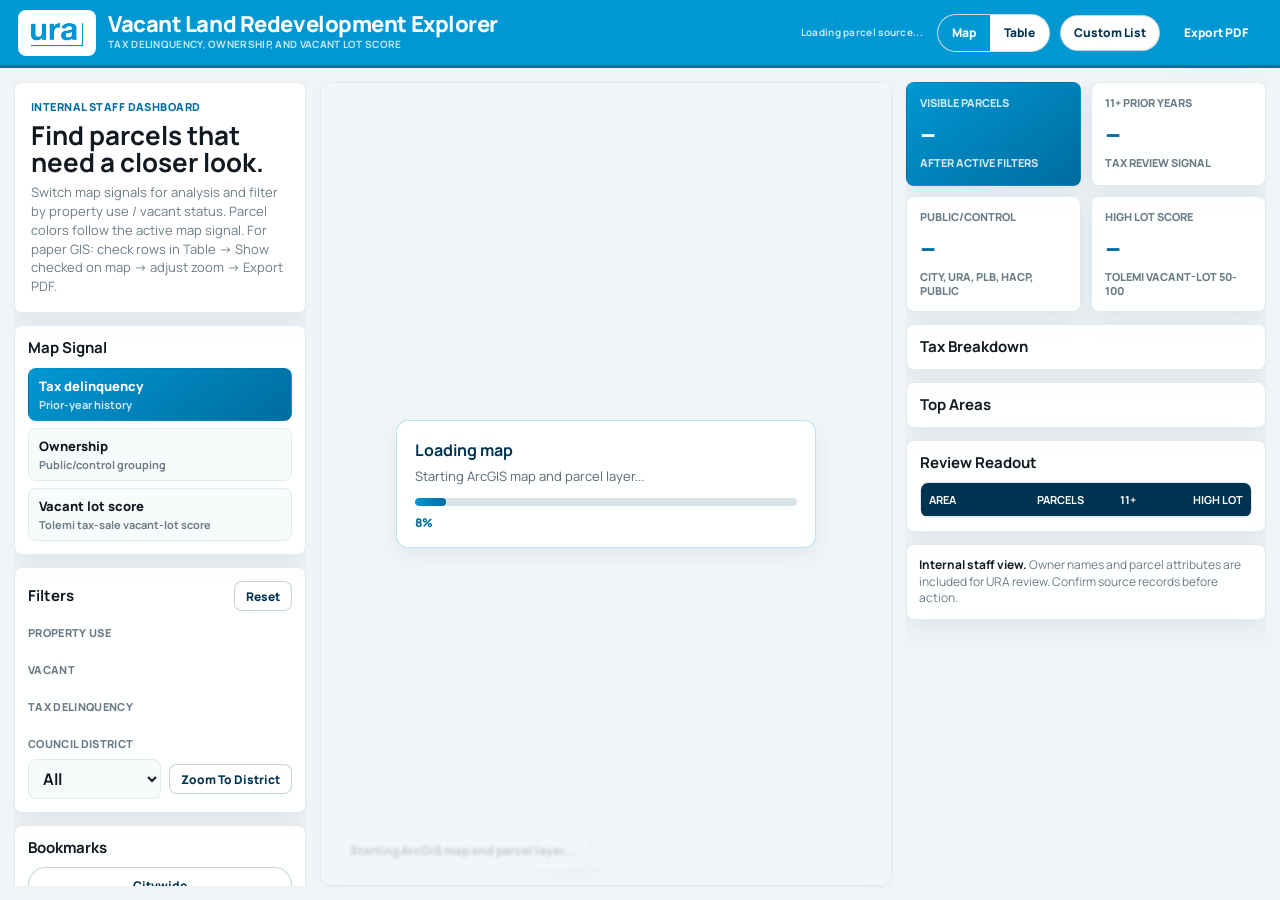
==== commit 0389ef14: "Add Council District filter with focused map zoom. Selecting a district now filters parcels and zoom" ====
--- a/webmap/index.html
+++ b/webmap/index.html
@@ -67,6 +67,16 @@
           <div class="filter-list" id="vacantFilters"></div>
           <h3 id="signalFilterHeading">Tax Delinquency</h3>
           <div class="filter-list" id="signalFilters"></div>
+          <h3>Council District</h3>
+          <div class="district-filter">
+            <label class="district-filter-label" for="councilDistrictSelect">
+              <span class="sr-only">Council District</span>
+              <select id="councilDistrictSelect" aria-label="Council District">
+                <option value="">All</option>
+              </select>
+            </label>
+            <button class="small-button" id="zoomToDistrictButton" type="button">Zoom To District</button>
+          </div>
         </section>
 
         <section class="panel">
@@ -174,28 +184,76 @@
     <section class="table-view" id="tableView" aria-label="Parcel spreadsheet table">
       <div class="table-toolbar">
         <div class="table-toolbar-main">
+          <div class="table-workspace-heading">
+            <span class="table-eyebrow">Parcel workspace</span>
+            <strong id="tableRowCount">0 parcels</strong>
+            <span class="table-toolbar-note" id="tableUniverseNote">All parcels available in the published dashboard bundle.</span>
+          </div>
+          <label class="table-universe">
+            <span>Table universe</span>
+            <select id="tableUniverseSelect" aria-describedby="tableUniverseNote">
+              <option value="all">All published parcels</option>
+              <option value="epp">EPP parcels only</option>
+              <option value="map">Current map results</option>
+            </select>
+          </label>
+          <label class="table-search">
+            <span>Search this list</span>
+            <input id="tableSearchInput" type="search" placeholder="Try a PIN, owner, project, or neighborhood" />
+          </label>
+        </div>
+        <div class="table-toolbar-actions">
+          <div class="table-selection-actions" aria-label="Selected parcel actions">
+            <span class="table-action-label">Selected parcels</span>
+            <span class="table-checked-count" id="tableCheckedCount">0 checked</span>
+            <button class="small-button" id="tableSelectPageButton" type="button">Select this page</button>
+            <button class="small-button quiet-button" id="tableClearCheckedButton" type="button" disabled>Clear selection</button>
+            <button class="primary-button" id="tableShowCheckedMapButton" type="button" disabled>View on map</button>
+            <button class="small-button" id="tableExportCheckedPdfButton" type="button" disabled>Export selected PDF</button>
+          </div>
+          <div class="table-utility-actions" aria-label="Table utilities">
+            <details class="table-menu" id="tableHelpMenu">
+              <summary class="small-button info-button">Help &amp; data</summary>
+              <div class="table-menu-popover table-help-popover">
+                <p class="table-menu-intro">New to the dataset? Start here before interpreting a field or acting on a record.</p>
+                <button class="table-menu-item" id="tableDictionaryButton" type="button" aria-haspopup="dialog">
+                  <strong>Understand the columns</strong>
+                  <span>Plain-language definitions and the source for every field.</span>
+                </button>
+                <button class="table-menu-item" id="tableSourcesButton" type="button" aria-haspopup="dialog">
+                  <strong>Check data freshness</strong>
+                  <span>See each source and when its current snapshot was updated.</span>
+                </button>
+              </div>
+            </details>
+            <details class="table-menu" id="tableOptionsMenu">
+              <summary class="small-button">Table options</summary>
+              <div class="table-menu-popover compact-menu-popover">
+                <button class="table-menu-item" id="tableColumnsButton" type="button">
+                  <strong>Choose visible columns</strong>
+                  <span>Show only the fields useful for your review.</span>
+                </button>
+              </div>
+            </details>
+          </div>
+          <button class="primary-button" id="tableExportButton" type="button">Export XLSX</button>
+        </div>
+      </div>
+
+      <section class="table-filter-panel" aria-labelledby="tableFilterTitle">
+        <div class="table-filter-heading">
           <div>
-            <strong id="tableRowCount">0 parcels</strong>
-            <span class="table-toolbar-note">Starts from current map filters / custom list · Check rows → Show checked on map → Export PDF</span>
-          </div>
-          <label class="table-search">
-            <span>Search</span>
-            <input id="tableSearchInput" type="search" placeholder="PIN, owner, EPP project, or neighborhood" />
-          </label>
-        </div>
-        <div class="table-toolbar-actions">
-          <span class="table-checked-count" id="tableCheckedCount">0 checked</span>
-          <button class="small-button" id="tableSelectPageButton" type="button">Check page</button>
-          <button class="small-button" id="tableClearCheckedButton" type="button" disabled>Clear checks</button>
-          <button class="primary-button" id="tableShowCheckedMapButton" type="button" disabled>Show checked on map</button>
-          <button class="primary-button" id="tableExportCheckedPdfButton" type="button" disabled>Export checked PDF</button>
-          <button class="small-button" id="tableClearFilters" type="button">Clear table filters</button>
-          <button class="small-button" id="tableColumnsButton" type="button">Columns</button>
-          <button class="primary-button" id="tableExportButton" type="button">Export XLSX</button>
-        </div>
-      </div>
-
-      <div class="table-filter-bar" id="tableFilterBar"></div>
+            <span class="table-eyebrow">Step 1</span>
+            <h2 id="tableFilterTitle">Narrow the parcel list</h2>
+            <p>Start with the common filters. Open “More filters” only when you need a specific program or source field.</p>
+          </div>
+          <div class="table-filter-status">
+            <span id="tableActiveFilterCount">No table filters applied</span>
+            <button class="small-button quiet-button" id="tableClearFilters" type="button">Reset filters</button>
+          </div>
+        </div>
+        <div class="table-filter-bar" id="tableFilterBar"></div>
+      </section>
 
       <div class="spreadsheet-wrap">
         <table class="spreadsheet-table" id="spreadsheetTable">
@@ -230,6 +288,56 @@
           <button class="small-button" id="columnPickerSelectAll" type="button">Select all</button>
           <button class="small-button" id="columnPickerSelectNone" type="button">Select none</button>
           <button class="primary-button" type="button" data-close-modal="columnPickerModal">Done</button>
+        </div>
+      </div>
+    </div>
+
+    <div class="modal-backdrop is-hidden" id="dataDictionaryModal" aria-hidden="true">
+      <div class="modal-card wide-modal" role="dialog" aria-modal="true" aria-labelledby="dataDictionaryTitle">
+        <div class="modal-head">
+          <div>
+            <span class="modal-eyebrow">Data guide</span>
+            <h2 id="dataDictionaryTitle">Understand the table columns</h2>
+            <p>Use this guide when a label or value is unfamiliar. Each row explains what the field means and where it came from.</p>
+          </div>
+          <button class="small-button" type="button" data-close-modal="dataDictionaryModal">Close</button>
+        </div>
+        <label class="dictionary-search">
+          <span>Find a field</span>
+          <input id="dataDictionarySearch" type="search" placeholder="Search a column name, meaning, or source" />
+        </label>
+        <div class="dictionary-table-wrap">
+          <table class="dictionary-table">
+            <thead><tr><th>Column</th><th>Description</th><th>Source</th></tr></thead>
+            <tbody id="dataDictionaryBody"></tbody>
+          </table>
+        </div>
+        <div class="modal-actions dictionary-footer">
+          <p>Screening definitions only. Confirm source records before operational, legal, tax-sale, or zoning decisions.</p>
+          <button class="primary-button" type="button" data-close-modal="dataDictionaryModal">Done</button>
+        </div>
+      </div>
+    </div>
+
+    <div class="modal-backdrop is-hidden" id="sourceFreshnessModal" aria-hidden="true">
+      <div class="modal-card source-modal" role="dialog" aria-modal="true" aria-labelledby="sourceFreshnessTitle">
+        <div class="modal-head">
+          <div>
+            <span class="modal-eyebrow">Data guide</span>
+            <h2 id="sourceFreshnessTitle">Check data freshness</h2>
+            <p>These dates show the source snapshots included in the dashboard you are viewing.</p>
+          </div>
+          <button class="small-button" type="button" data-close-modal="sourceFreshnessModal">Close</button>
+        </div>
+        <div class="dictionary-table-wrap">
+          <table class="dictionary-table source-freshness-table">
+            <thead><tr><th>Source</th><th>Last update</th></tr></thead>
+            <tbody id="sourceFreshnessBody"></tbody>
+          </table>
+        </div>
+        <div class="modal-actions dictionary-footer">
+          <p>Dates describe the extract or cache in the current build, not the upstream system's live state.</p>
+          <button class="primary-button" type="button" data-close-modal="sourceFreshnessModal">Done</button>
         </div>
       </div>
     </div>
@@ -302,6 +410,6 @@
 
     <script src="https://cdn.sheetjs.com/xlsx-0.20.3/package/dist/xlsx.full.min.js"></script>
     <script src="https://js.arcgis.com/4.30/"></script>
-    <script src="app.js"></script>
+    <script src="app.js?v=district-zoom-20260723c"></script>
   </body>
 </html>
--- a/webmap/styles.css
+++ b/webmap/styles.css
@@ -333,6 +333,42 @@
   gap: 8px;
 }
 
+.district-filter {
+  display: grid;
+  grid-template-columns: minmax(0, 1fr) auto;
+  gap: 8px;
+  align-items: center;
+}
+
+.district-filter-label {
+  display: block;
+  min-width: 0;
+}
+
+.district-filter select {
+  width: 100%;
+  min-height: 36px;
+  padding: 7px 10px;
+  border: 1px solid var(--line);
+  border-radius: 8px;
+  background: var(--paper-soft);
+  color: var(--ink);
+  font: inherit;
+  font-weight: 700;
+}
+
+.sr-only {
+  position: absolute;
+  width: 1px;
+  height: 1px;
+  padding: 0;
+  margin: -1px;
+  overflow: hidden;
+  clip: rect(0, 0, 0, 0);
+  white-space: nowrap;
+  border: 0;
+}
+
 .filter-item {
   display: grid;
   grid-template-columns: minmax(0, 1fr) auto;
@@ -858,7 +894,7 @@
 }
 
 .table-toolbar,
-.table-filter-bar,
+.table-filter-panel,
 .table-pagination,
 .modal-card {
   background: #ffffff;
@@ -867,17 +903,15 @@
 }
 
 .table-toolbar {
-  display: flex;
-  flex-wrap: wrap;
-  justify-content: space-between;
-  gap: 12px;
-  padding: 12px 14px;
+  display: grid;
+  gap: 14px;
+  padding: 14px 16px;
 }
 
 .table-toolbar-main {
-  display: flex;
-  flex-wrap: wrap;
-  gap: 14px;
+  display: grid;
+  grid-template-columns: minmax(210px, 0.8fr) minmax(230px, 0.85fr) minmax(300px, 1.25fr);
+  gap: 24px;
   align-items: end;
 }
 
@@ -888,15 +922,159 @@
 }
 
 .table-toolbar-note {
+  display: block;
+  margin-top: 3px;
   color: #687985;
   font-size: 12px;
+}
+
+.table-universe,
+.table-search {
+  display: grid;
+  gap: 5px;
+}
+
+.table-universe > span,
+.table-search > span {
+  color: #5f7480;
+  font-size: 10px;
+  font-weight: 800;
+  letter-spacing: 0.07em;
+  text-transform: uppercase;
+}
+
+.table-universe select {
+  width: 100%;
+  min-height: 34px;
+  padding: 0 34px 0 10px;
+  color: #142935;
+  font: inherit;
+  font-weight: 700;
+  font-size: 13px;
+  background: #ffffff;
+  border: 1px solid #c9d7df;
+  border-radius: 8px;
 }
 
 .table-toolbar-actions {
   display: flex;
   flex-wrap: wrap;
+  justify-content: space-between;
+  gap: 10px 16px;
+  align-items: center;
+  padding-top: 12px;
+  border-top: 1px solid #e4edf2;
+}
+
+.table-eyebrow,
+.modal-eyebrow,
+.table-action-label {
+  display: block;
+  margin-bottom: 3px;
+  color: #5f7480;
+  font-size: 10px;
+  font-weight: 800;
+  letter-spacing: 0.07em;
+  text-transform: uppercase;
+}
+
+.table-selection-actions,
+.table-utility-actions {
+  display: flex;
+  flex-wrap: wrap;
+  gap: 7px;
+  align-items: center;
+}
+
+.table-selection-actions {
+  flex: 1 1 720px;
+}
+
+.table-action-label {
+  margin: 0 2px 0 0;
+}
+
+.table-utility-actions {
+  margin-left: auto;
+}
+
+.quiet-button {
+  color: #526873;
+  background: #f7fafb;
+}
+
+.table-menu {
+  position: relative;
+}
+
+.table-menu > summary {
   gap: 8px;
-  align-items: center;
+}
+
+.table-menu[open] > summary {
+  color: #ffffff;
+  background: var(--ura-blue-dark);
+  border-color: var(--ura-blue-dark);
+}
+
+.table-menu-popover {
+  position: absolute;
+  right: 0;
+  top: calc(100% + 8px);
+  z-index: 20;
+  width: min(360px, calc(100vw - 40px));
+  padding: 8px;
+  border: 1px solid #cbdbe3;
+  border-radius: 10px;
+  background: #ffffff;
+  box-shadow: 0 14px 36px rgba(0, 47, 76, 0.18);
+}
+
+.compact-menu-popover {
+  width: min(300px, calc(100vw - 40px));
+}
+
+.table-menu-intro {
+  margin: 0;
+  padding: 6px 8px 10px;
+  color: #5f7480;
+  font-size: 11px;
+  line-height: 1.45;
+}
+
+.table-menu-item {
+  width: 100%;
+  display: grid;
+  gap: 2px;
+  padding: 10px;
+  border: 0;
+  border-radius: 8px;
+  color: #142935;
+  background: transparent;
+  text-align: left;
+}
+
+.table-menu-item:hover,
+.table-menu-item:focus-visible {
+  background: #edf7fb;
+  outline: none;
+}
+
+.table-menu-item + .table-menu-item {
+  border-top: 1px solid #e4edf2;
+  border-radius: 0 0 8px 8px;
+}
+
+.table-menu-item strong {
+  color: var(--ura-deep);
+  font-size: 12px;
+}
+
+.table-menu-item span {
+  color: #667b86;
+  font-size: 11px;
+  font-weight: 500;
+  line-height: 1.4;
 }
 
 .table-search {
@@ -921,20 +1099,85 @@
 }
 
 .table-search input {
-  min-width: 260px;
+  width: 100%;
+}
+
+.table-filter-panel {
+  overflow: visible;
+}
+
+.table-filter-heading {
+  display: flex;
+  justify-content: space-between;
+  gap: 20px;
+  align-items: center;
+  padding: 12px 14px 10px;
+  border-bottom: 1px solid #e4edf2;
+}
+
+.table-filter-heading h2 {
+  margin: 0;
+  color: var(--ura-deep);
+  font-size: 15px;
+}
+
+.table-filter-heading p {
+  margin: 3px 0 0;
+  color: #687985;
+  font-size: 11px;
+  line-height: 1.4;
+}
+
+.table-filter-status {
+  display: flex;
+  gap: 9px;
+  align-items: center;
+  flex: 0 0 auto;
+}
+
+.table-filter-status > span {
+  color: #4f6570;
+  font-size: 11px;
+  font-weight: 700;
+}
+
+.table-filter-status > span.has-filters {
+  color: var(--ura-blue-dark);
 }
 
 .table-filter-bar {
+  padding: 11px 14px 12px;
+}
+
+.table-filter-section {
+  display: grid;
+  gap: 9px;
+}
+
+.table-filter-section-title {
   display: flex;
-  flex-wrap: wrap;
+  justify-content: space-between;
   gap: 10px;
-  padding: 10px 12px;
+  color: #4f6570;
+  font-size: 11px;
+  font-weight: 800;
+}
+
+.table-filter-section-title span:last-child {
+  color: #7a8b94;
+  font-weight: 600;
+}
+
+.table-filter-grid {
+  display: grid;
+  grid-template-columns: repeat(auto-fit, minmax(180px, 1fr));
+  gap: 10px;
 }
 
 .table-filter-group {
   display: grid;
   gap: 4px;
-  min-width: 150px;
+  min-width: 0;
   font-size: 11px;
   font-weight: 800;
   color: #687985;
@@ -942,8 +1185,36 @@
 }
 
 .table-filter-group select {
-  min-width: 160px;
-  max-width: 220px;
+  width: 100%;
+  min-width: 0;
+  max-width: none;
+}
+
+.advanced-filter-disclosure {
+  margin-top: 10px;
+  padding-top: 10px;
+  border-top: 1px solid #e4edf2;
+}
+
+.advanced-filter-disclosure > summary {
+  width: fit-content;
+  display: flex;
+  gap: 8px;
+  align-items: center;
+  color: var(--ura-blue-dark);
+  font-size: 12px;
+  font-weight: 800;
+  cursor: pointer;
+}
+
+.advanced-filter-disclosure > summary span {
+  color: #6e818b;
+  font-size: 11px;
+  font-weight: 600;
+}
+
+.advanced-filter-disclosure[open] > summary {
+  margin-bottom: 10px;
 }
 
 .spreadsheet-wrap {
@@ -1125,6 +1396,128 @@
   color: #142935;
 }
 
+.wide-modal {
+  width: min(1040px, 100%);
+  max-height: min(88vh, 820px);
+}
+
+.source-modal {
+  width: min(720px, 100%);
+  grid-template-rows: auto minmax(0, 1fr) auto;
+}
+
+.modal-head > div {
+  min-width: 0;
+}
+
+.modal-head p {
+  margin: 3px 0 0;
+  color: #687985;
+  font-size: 12px;
+}
+
+.dictionary-search {
+  display: grid;
+  grid-template-columns: auto minmax(220px, 420px);
+  gap: 10px;
+  align-items: center;
+  padding: 0 14px 12px;
+  color: #445966;
+  font-size: 12px;
+  font-weight: 800;
+}
+
+.dictionary-search input {
+  min-height: 36px;
+  padding: 7px 10px;
+  border: 1px solid #c6d6df;
+  border-radius: 7px;
+  color: #142935;
+  font: inherit;
+  font-weight: 500;
+}
+
+.dictionary-table-wrap {
+  overflow: auto;
+  margin: 0 14px;
+  border: 1px solid #d8e4ea;
+  border-radius: 8px;
+}
+
+.dictionary-table {
+  width: 100%;
+  border-collapse: collapse;
+  color: #142935;
+  font-size: 12px;
+  text-align: left;
+}
+
+.dictionary-table th {
+  position: sticky;
+  top: 0;
+  z-index: 1;
+  padding: 9px 10px;
+  background: #edf5f8;
+  color: var(--ura-deep);
+  font-size: 11px;
+  letter-spacing: 0.03em;
+  text-transform: uppercase;
+}
+
+.dictionary-table td {
+  padding: 9px 10px;
+  border-top: 1px solid #e4edf2;
+  vertical-align: top;
+  line-height: 1.4;
+}
+
+.dictionary-table td:first-child {
+  min-width: 170px;
+}
+
+.dictionary-table td:nth-child(2) {
+  min-width: 280px;
+}
+
+.dictionary-table code {
+  display: block;
+  margin-top: 2px;
+  color: #687985;
+  font-size: 11px;
+}
+
+.source-freshness-table td:first-child {
+  width: 70%;
+}
+
+.source-freshness-table td:nth-child(2) {
+  min-width: 140px;
+  white-space: nowrap;
+}
+
+.dictionary-empty {
+  padding: 24px !important;
+  color: #687985;
+  text-align: center;
+}
+
+.dictionary-footer p {
+  margin: 0;
+  color: #687985;
+  font-size: 11px;
+  line-height: 1.4;
+}
+
+@media (max-width: 640px) {
+  .dictionary-search {
+    grid-template-columns: 1fr;
+  }
+
+  .dictionary-footer {
+    align-items: flex-start;
+  }
+}
+
 .pdf-options-group {
   display: grid;
   gap: 6px;
@@ -1227,7 +1620,77 @@
     min-height: calc(100vh - 120px);
   }
 
-  .table-search input {
-    min-width: 180px;
-  }
-}
+  .table-toolbar-main {
+    grid-template-columns: 1fr;
+    gap: 12px;
+  }
+
+  .table-filter-heading {
+    align-items: flex-start;
+    flex-direction: column;
+  }
+
+  .table-filter-status {
+    width: 100%;
+    justify-content: space-between;
+  }
+
+  .table-selection-actions {
+    flex-basis: 100%;
+  }
+}
+
+@media (max-width: 640px) {
+  .table-view {
+    padding: 8px;
+  }
+
+  .table-toolbar,
+  .table-filter-heading,
+  .table-filter-bar {
+    padding-left: 11px;
+    padding-right: 11px;
+  }
+
+  .table-toolbar-actions,
+  .table-selection-actions,
+  .table-utility-actions {
+    align-items: stretch;
+  }
+
+  .table-selection-actions,
+  .table-utility-actions {
+    width: 100%;
+  }
+
+  .table-selection-actions .small-button,
+  .table-selection-actions .primary-button {
+    flex: 1 1 145px;
+  }
+
+  .table-action-label,
+  .table-checked-count {
+    flex: 1 0 100%;
+  }
+
+  .table-utility-actions {
+    margin-left: 0;
+  }
+
+  .table-menu {
+    flex: 1 1 145px;
+  }
+
+  .table-menu > summary {
+    width: 100%;
+  }
+
+  .table-menu-popover {
+    right: auto;
+    left: 0;
+  }
+
+  .table-filter-grid {
+    grid-template-columns: 1fr;
+  }
+}
